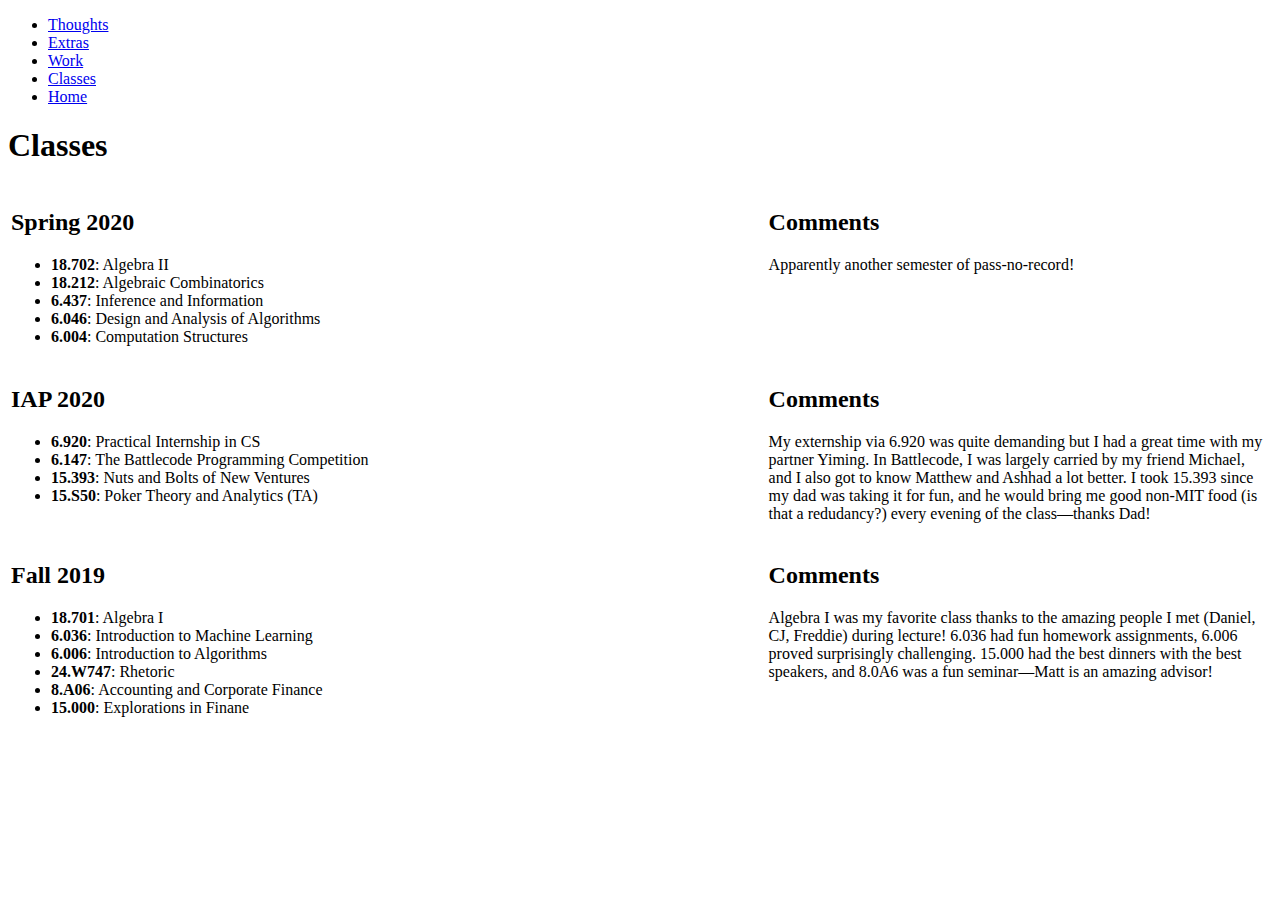
==== classes.html @ 9ef1cf4e "make some final touchups" ====
<!DOCTYPE html>
<html>
<head>
	<!-- meta -->
	<meta charset="utf-8">

	<title>
		Classes
	</title>
	<link rel="stylesheet" href="styles-1.css">
</head>

<body>
		<ul class = "nav">
		<li class = "nav"><a href="thoughts.html"> Thoughts</a> </li>
		<li class = "nav"><a href="extras.html"> Extras</a> </li>
		<li class = "nav"><a href="work.html"> Work</a> </li>
		<li class = "nav"><a href="classes.html">Classes</a></li>
		<li class = "nav"><a href="index.html">Home</a></li>
	</ul>
	<h1>
		Classes
	</h1>

			<table width="100%"><tbody><tr>
				<td align="left" valign="top" width="50%">
					<h2>Spring 2020</h2> 
				<ul>
					<li><b>18.702</b>: Algebra II</li>
					<li><b>18.212</b>: Algebraic Combinatorics </li>
					<li><b>6.437</b>: Inference and Information </li>
					<li><b>6.046</b>: Design and Analysis of Algorithms</li>
					<li><b>6.004</b>: Computation Structures </li>
				</ul>
				</td>

				<td width="10%"> </td>

				<td align="left" valign="top" width="50%">
					<h2> Comments </h2> 
					<p>Apparently another semester of pass-no-record! </p>
				</td>
				<tr>

				<td align="left" valign="top" width="50%">
					<h2>IAP 2020</h2> 
				<ul>
					<li><b>6.920</b>: Practical Internship in CS </li>
					<li><b>6.147</b>: The Battlecode Programming Competition </li>
					<li><b>15.393</b>: Nuts and Bolts of New Ventures</li>
					<li><b>15.S50</b>: Poker Theory and Analytics (TA) </li>

				</ul>
				</td>

				<td width="10%"> </td>

				<td align="left" valign="top" width="50%">
					<h2> Comments </h2> 
					<p> My externship via 6.920 was quite demanding but I had a great time with my partner Yiming. In Battlecode, I was largely carried by my friend Michael, and I also got to know Matthew and Ashhad a lot better. I took 15.393 since my dad was taking it for fun, and he would bring me good non-MIT food (is that a redudancy?) every evening of the class&mdash;thanks Dad!</p>
				</td>
				<tr>
				<td align="left" valign="top" width="50%">
					<h2>Fall 2019</h2> 
				<ul>
					<li><b>18.701</b>: Algebra I </li>
					<li><b>6.036</b>: Introduction to Machine Learning </li>
					<li><b>6.006</b>: Introduction to Algorithms</li>
					<li><b>24.W747</b>: Rhetoric </li>
					<li><b>8.A06</b>: Accounting and Corporate Finance</li>
					<li><b>15.000</b>: Explorations in Finane</li>

				</ul>
				</td>

				<td width="10%"> </td>

				<td align="left" valign="top" width="50%">
					<h2> Comments </h2> 
					<p> Algebra I was my favorite class thanks to the amazing people I met (Daniel, CJ, Freddie) during lecture! 6.036 had fun homework assignments, 6.006 proved surprisingly challenging. 15.000 had the best dinners with the best speakers, and 8.0A6 was a fun seminar&mdash;Matt is an amazing advisor!</p>
				</td>

		</td>
	</tr>

	<tr>

	</table>

</body>

</html>
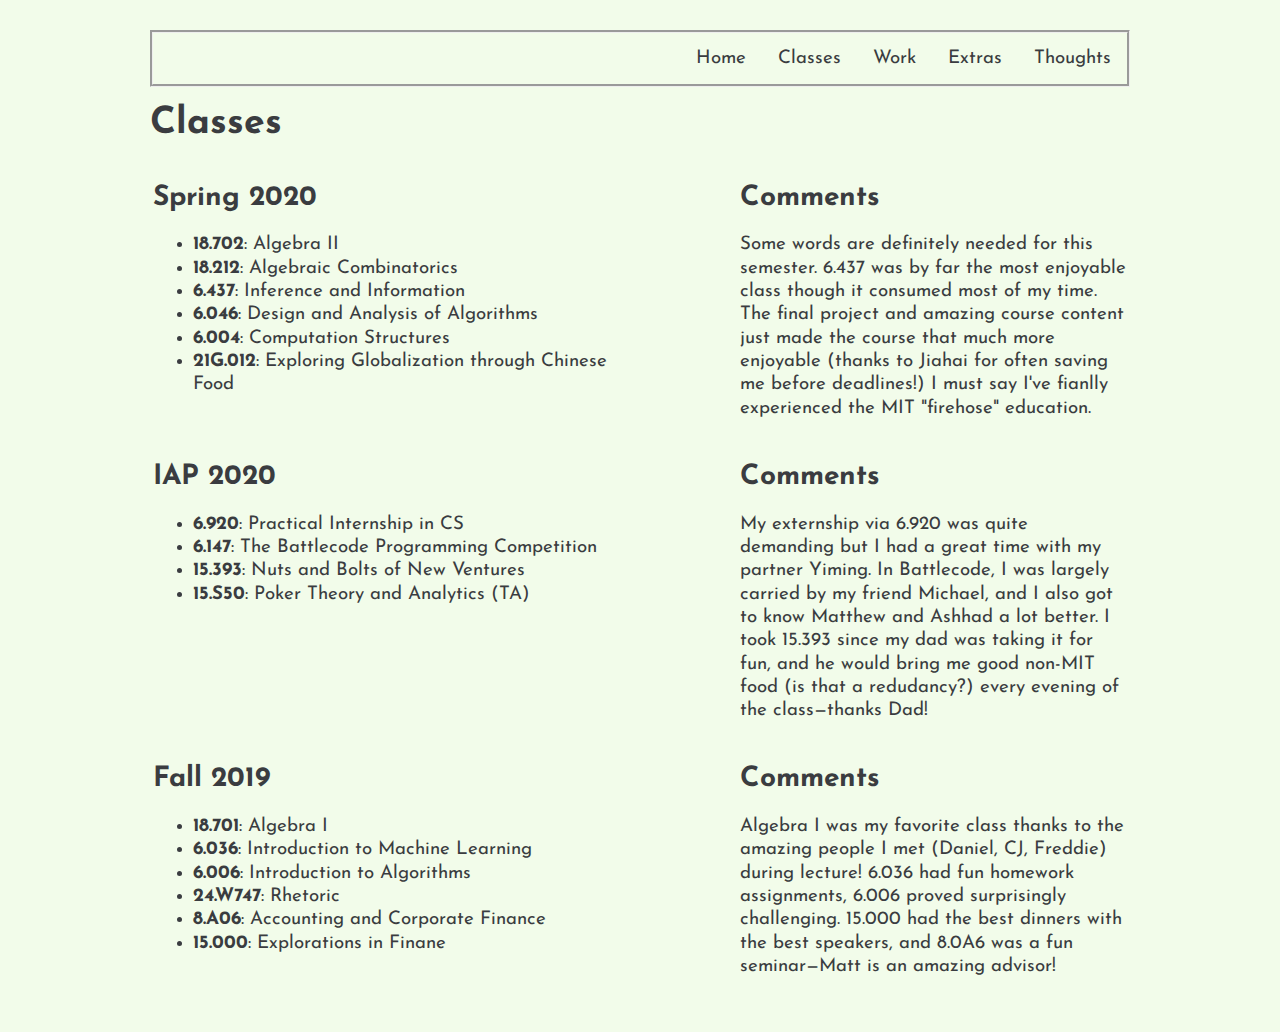
==== commit 0b1c7afe: "updated for 2020 summer" ====
--- a/classes.html
+++ b/classes.html
@@ -31,6 +31,7 @@
 					<li><b>6.437</b>: Inference and Information </li>
 					<li><b>6.046</b>: Design and Analysis of Algorithms</li>
 					<li><b>6.004</b>: Computation Structures </li>
+                    <li><b>21G.012</b>: Exploring Globalization through Chinese Food</li>
 				</ul>
 				</td>
 
@@ -38,7 +39,9 @@
 
 				<td align="left" valign="top" width="50%">
 					<h2> Comments </h2> 
-					<p>Apparently another semester of pass-no-record! </p>
+					<p>Some words are definitely needed for this semester. 6.437 was by far the most enjoyable class
+						though it consumed most of my time. The final project and amazing course content just made the course that much
+					more enjoyable (thanks to Jiahai for often saving me before deadlines!) I must say I've fianlly experienced the MIT "firehose" education. </p>
 				</td>
 				<tr>
 
--- a/styles-1.css
+++ b/styles-1.css
@@ -0,0 +1,54 @@
+@import url('https://fonts.googleapis.com/css?family=Josefin+Sans');
+
+body{
+	background-color: #F2FCEA;
+	font-family: 'Josefin Sans', sans-serif;
+	font-size: 14pt;
+	color:#3a3c40;
+	margin-top: 30px;
+  	margin-bottom: 30px;
+  	margin-right: 150px;
+  	margin-left: 150px;
+  	line-height: 125%;
+}
+
+ul.nav {
+	list-style-type: none;
+	margin: 0;
+	padding: 0;
+	overflow: hidden;
+	border-style: groove;
+}
+
+li.nav {
+  float: right;
+}
+
+li a {
+  display: block;
+  color: #3a3c40;
+  text-align: center;
+  padding: 14px 16px;
+  text-decoration: none;
+}
+
+button {
+  background-color: #4CAF50; /* Green */
+  border: none;
+  color: white;
+  padding: 15px 32px;
+  text-align: center;
+  text-decoration: none;
+  display: inline-block;
+  font-size: 16px;
+}
+
+.resume-container {
+  text-align: center;
+}
+
+.resume {
+  max-width: 100%;
+  height: auto;
+  width: auto\9; /* ie8 */
+}
